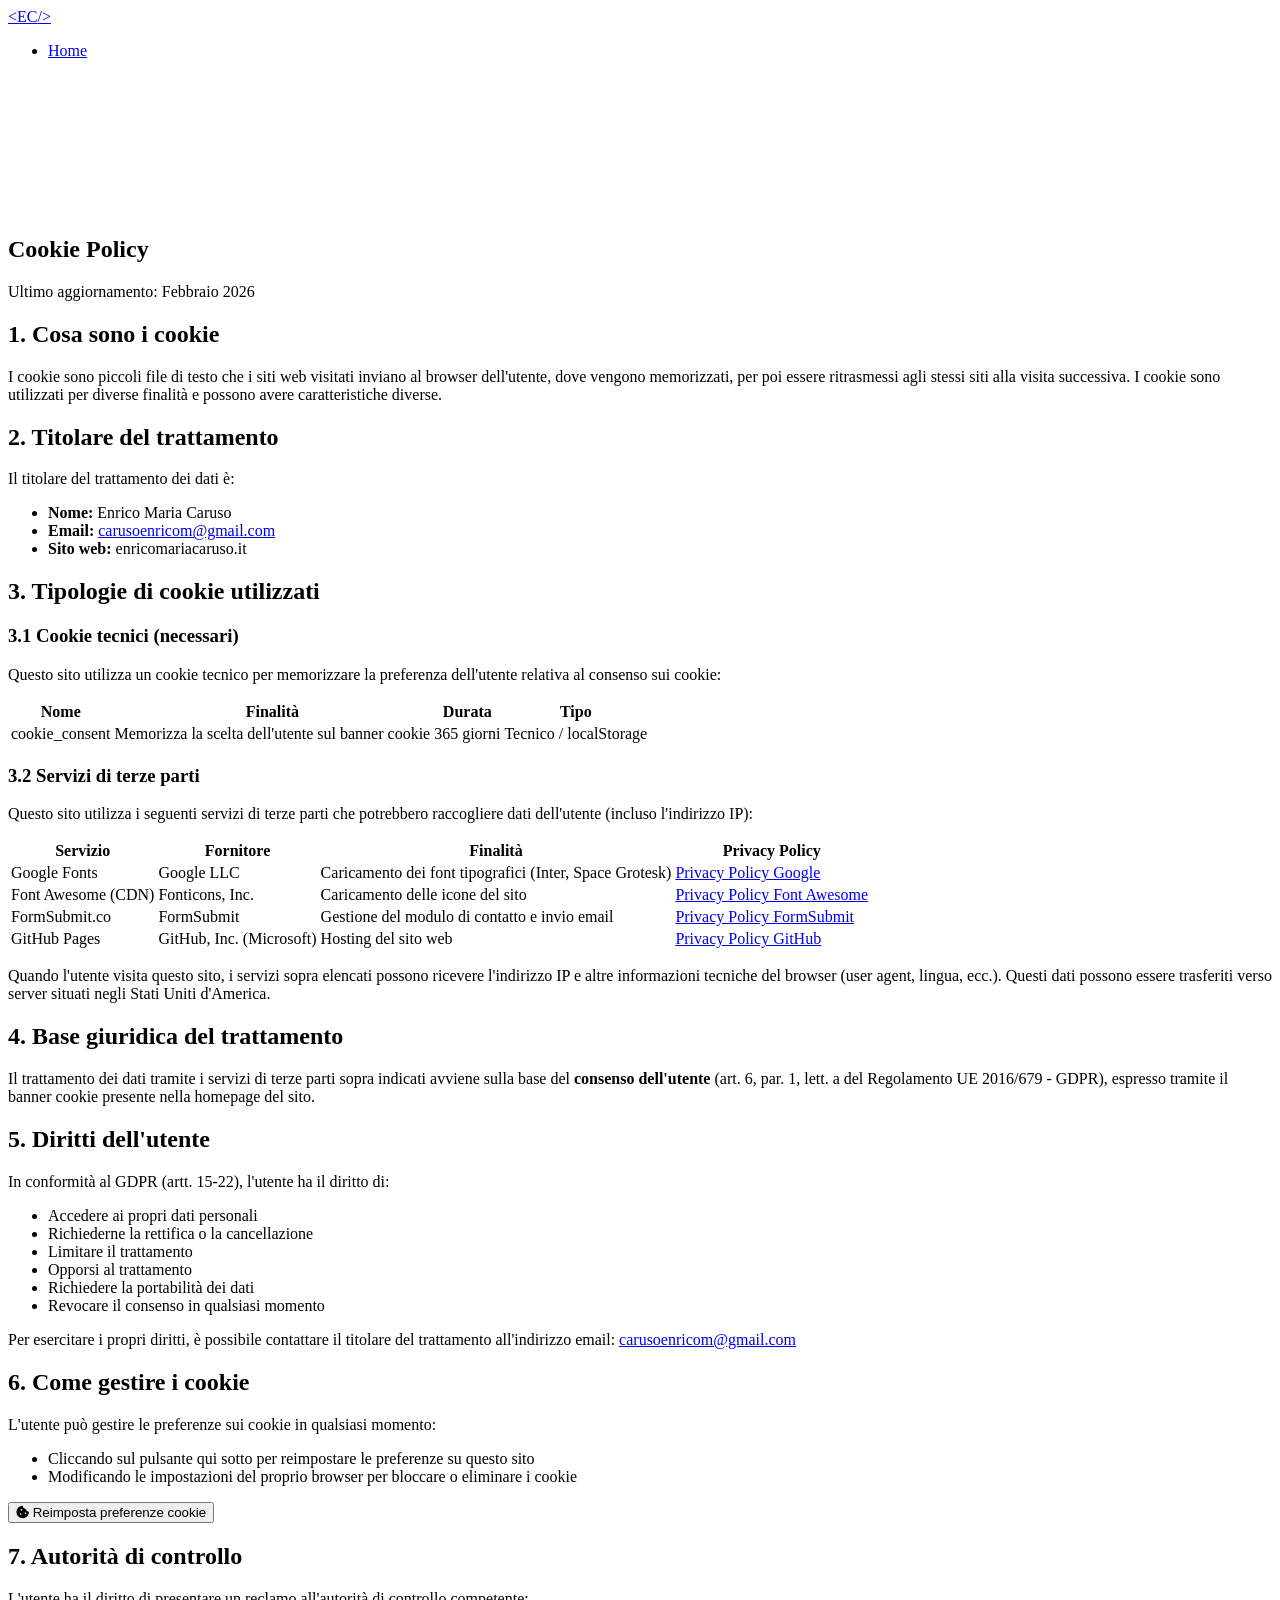
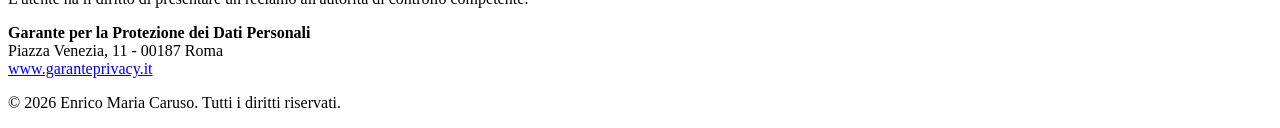
==== cookie-policy.html @ 9bf607a3 "feat: anno copyright e anni esperienza dinamici via JavaScript Sostituito anno copyright hardcoded c" ====
<!DOCTYPE html>
<html lang="it">
<head>
  <meta charset="UTF-8">
  <meta name="viewport" content="width=device-width, initial-scale=1.0">
  <title>Cookie Policy - Enrico Maria Caruso</title>
  <link rel="icon" type="image/svg+xml" href="favicon.svg">
  <link rel="stylesheet" href="style.css">
  <link rel="preconnect" href="https://fonts.googleapis.com">
  <link rel="preconnect" href="https://fonts.gstatic.com" crossorigin>
  <link href="https://fonts.googleapis.com/css2?family=Inter:wght@300;400;500;600&family=Space+Grotesk:wght@500;600;700&display=swap" rel="stylesheet">
  <link rel="stylesheet" href="https://cdnjs.cloudflare.com/ajax/libs/font-awesome/6.5.1/css/all.min.css">
</head>
<body>

  <nav class="navbar scrolled" id="navbar">
    <div class="nav-container">
      <a href="index.html" class="nav-logo">
        <span class="logo-bracket">&lt;</span>EC<span class="logo-bracket">/&gt;</span>
      </a>
      <ul class="nav-links" id="navLinks">
        <li><a href="index.html">Home</a></li>
      </ul>
    </div>
  </nav>

  <section class="section" style="padding-top: 140px;">
    <div class="container">
      <h1 class="section-title">Cookie Policy</h1>
      <p class="section-subtitle">Ultimo aggiornamento: Febbraio 2026</p>

      <div class="policy-content">

        <h2>1. Cosa sono i cookie</h2>
        <p>I cookie sono piccoli file di testo che i siti web visitati inviano al browser dell'utente, dove vengono memorizzati, per poi essere ritrasmessi agli stessi siti alla visita successiva. I cookie sono utilizzati per diverse finalit&agrave; e possono avere caratteristiche diverse.</p>

        <h2>2. Titolare del trattamento</h2>
        <p>Il titolare del trattamento dei dati &egrave;:</p>
        <ul>
          <li><strong>Nome:</strong> Enrico Maria Caruso</li>
          <li><strong>Email:</strong> <a href="mailto:carusoenricom@gmail.com">carusoenricom@gmail.com</a></li>
          <li><strong>Sito web:</strong> enricomariacaruso.it</li>
        </ul>

        <h2>3. Tipologie di cookie utilizzati</h2>

        <h3>3.1 Cookie tecnici (necessari)</h3>
        <p>Questo sito utilizza un cookie tecnico per memorizzare la preferenza dell'utente relativa al consenso sui cookie:</p>
        <table class="policy-table">
          <thead>
            <tr>
              <th>Nome</th>
              <th>Finalit&agrave;</th>
              <th>Durata</th>
              <th>Tipo</th>
            </tr>
          </thead>
          <tbody>
            <tr>
              <td>cookie_consent</td>
              <td>Memorizza la scelta dell'utente sul banner cookie</td>
              <td>365 giorni</td>
              <td>Tecnico / localStorage</td>
            </tr>
          </tbody>
        </table>

        <h3>3.2 Servizi di terze parti</h3>
        <p>Questo sito utilizza i seguenti servizi di terze parti che potrebbero raccogliere dati dell'utente (incluso l'indirizzo IP):</p>

        <table class="policy-table">
          <thead>
            <tr>
              <th>Servizio</th>
              <th>Fornitore</th>
              <th>Finalit&agrave;</th>
              <th>Privacy Policy</th>
            </tr>
          </thead>
          <tbody>
            <tr>
              <td>Google Fonts</td>
              <td>Google LLC</td>
              <td>Caricamento dei font tipografici (Inter, Space Grotesk)</td>
              <td><a href="https://policies.google.com/privacy" target="_blank" rel="noopener">Privacy Policy Google</a></td>
            </tr>
            <tr>
              <td>Font Awesome (CDN)</td>
              <td>Fonticons, Inc.</td>
              <td>Caricamento delle icone del sito</td>
              <td><a href="https://fontawesome.com/privacy" target="_blank" rel="noopener">Privacy Policy Font Awesome</a></td>
            </tr>
            <tr>
              <td>FormSubmit.co</td>
              <td>FormSubmit</td>
              <td>Gestione del modulo di contatto e invio email</td>
              <td><a href="https://formsubmit.co/privacy.pdf" target="_blank" rel="noopener">Privacy Policy FormSubmit</a></td>
            </tr>
            <tr>
              <td>GitHub Pages</td>
              <td>GitHub, Inc. (Microsoft)</td>
              <td>Hosting del sito web</td>
              <td><a href="https://docs.github.com/en/site-policy/privacy-policies/github-general-privacy-statement" target="_blank" rel="noopener">Privacy Policy GitHub</a></td>
            </tr>
          </tbody>
        </table>

        <p>Quando l'utente visita questo sito, i servizi sopra elencati possono ricevere l'indirizzo IP e altre informazioni tecniche del browser (user agent, lingua, ecc.). Questi dati possono essere trasferiti verso server situati negli Stati Uniti d'America.</p>

        <h2>4. Base giuridica del trattamento</h2>
        <p>Il trattamento dei dati tramite i servizi di terze parti sopra indicati avviene sulla base del <strong>consenso dell'utente</strong> (art. 6, par. 1, lett. a del Regolamento UE 2016/679 - GDPR), espresso tramite il banner cookie presente nella homepage del sito.</p>

        <h2>5. Diritti dell'utente</h2>
        <p>In conformit&agrave; al GDPR (artt. 15-22), l'utente ha il diritto di:</p>
        <ul>
          <li>Accedere ai propri dati personali</li>
          <li>Richiederne la rettifica o la cancellazione</li>
          <li>Limitare il trattamento</li>
          <li>Opporsi al trattamento</li>
          <li>Richiedere la portabilit&agrave; dei dati</li>
          <li>Revocare il consenso in qualsiasi momento</li>
        </ul>
        <p>Per esercitare i propri diritti, &egrave; possibile contattare il titolare del trattamento all'indirizzo email: <a href="mailto:carusoenricom@gmail.com">carusoenricom@gmail.com</a></p>

        <h2>6. Come gestire i cookie</h2>
        <p>L'utente pu&ograve; gestire le preferenze sui cookie in qualsiasi momento:</p>
        <ul>
          <li>Cliccando sul pulsante qui sotto per reimpostare le preferenze su questo sito</li>
          <li>Modificando le impostazioni del proprio browser per bloccare o eliminare i cookie</li>
        </ul>
        <p>
          <button class="btn btn-primary" onclick="localStorage.removeItem('cookie_consent'); window.location.href='index.html';">
            <i class="fas fa-cookie-bite"></i> Reimposta preferenze cookie
          </button>
        </p>

        <h2>7. Autorit&agrave; di controllo</h2>
        <p>L'utente ha il diritto di presentare un reclamo all'autorit&agrave; di controllo competente:</p>
        <p><strong>Garante per la Protezione dei Dati Personali</strong><br>
        Piazza Venezia, 11 - 00187 Roma<br>
        <a href="https://www.garanteprivacy.it" target="_blank" rel="noopener">www.garanteprivacy.it</a></p>

      </div>
    </div>
  </section>

  <footer class="footer">
    <div class="container">
      <div class="footer-content">
        <p class="footer-copy">&copy; <script>document.write(new Date().getFullYear())</script> Enrico Maria Caruso. Tutti i diritti riservati.</p>
      </div>
    </div>
  </footer>

</body>
</html>
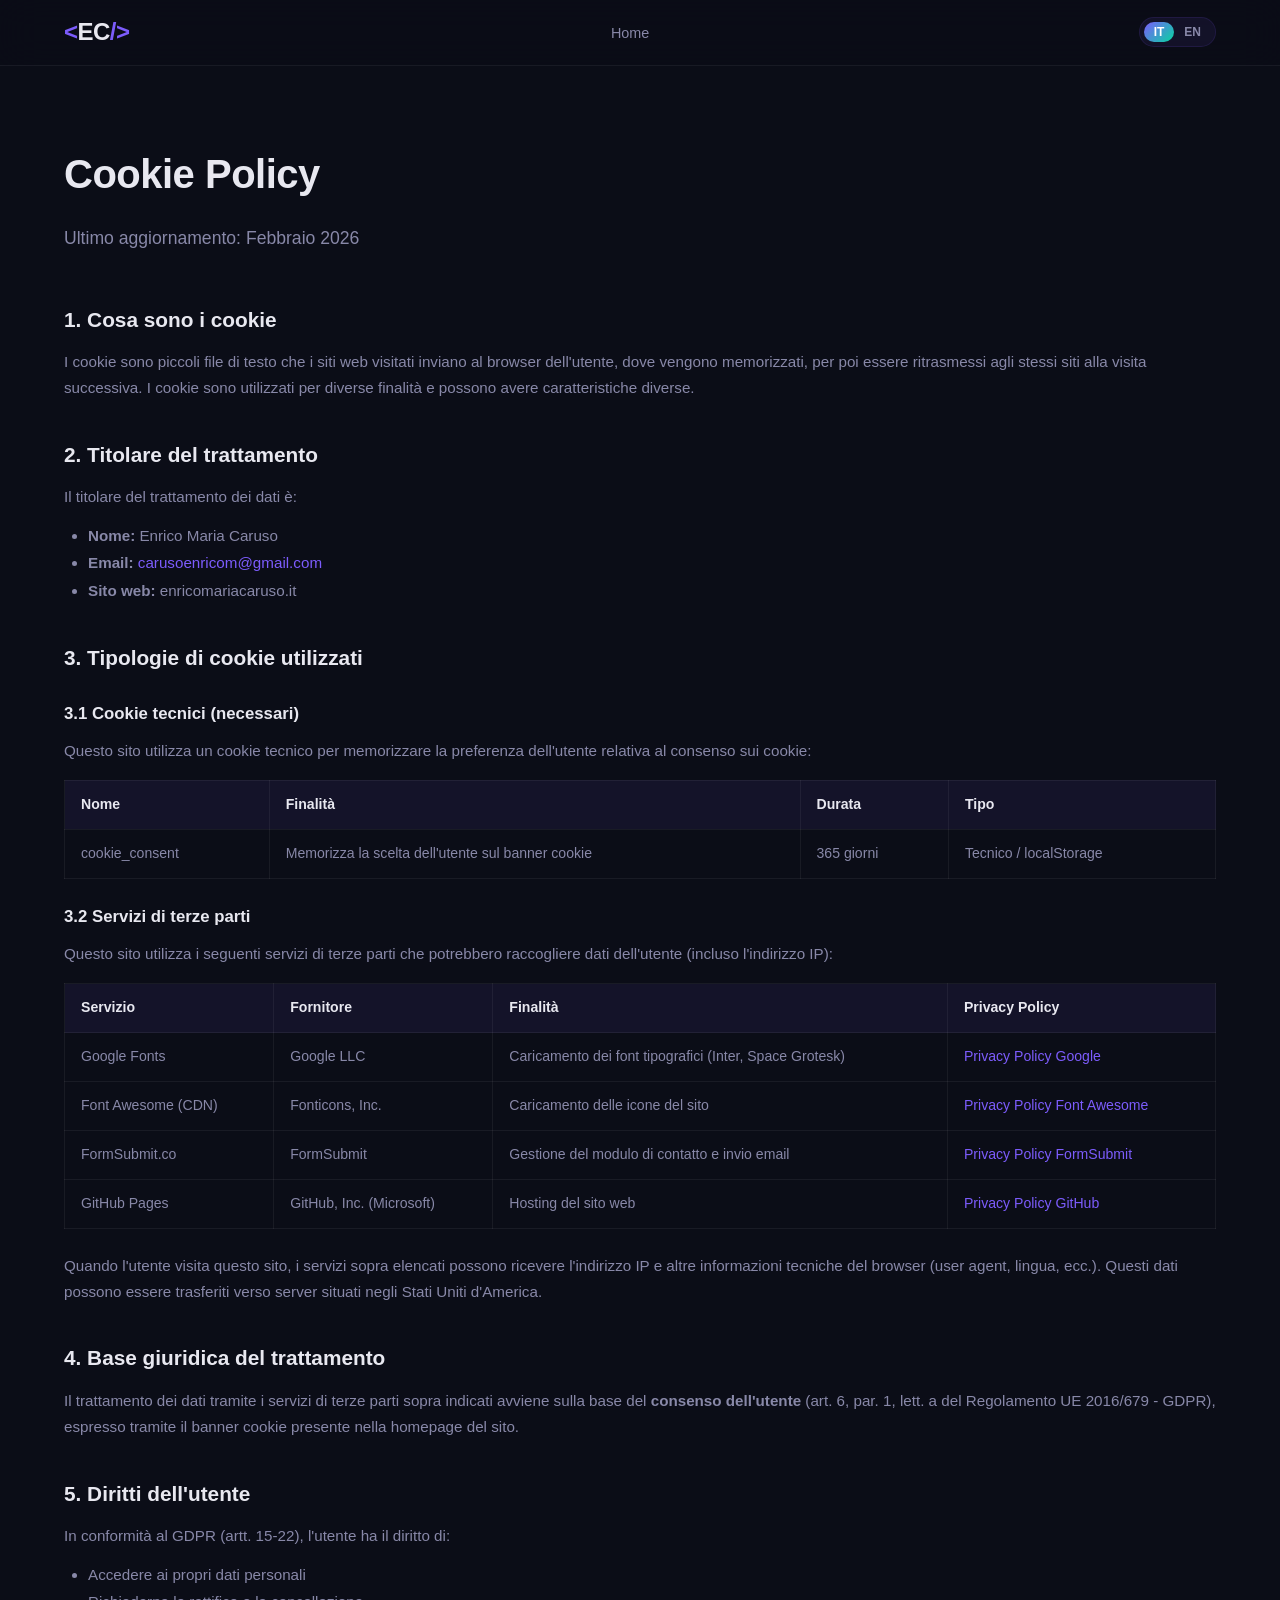
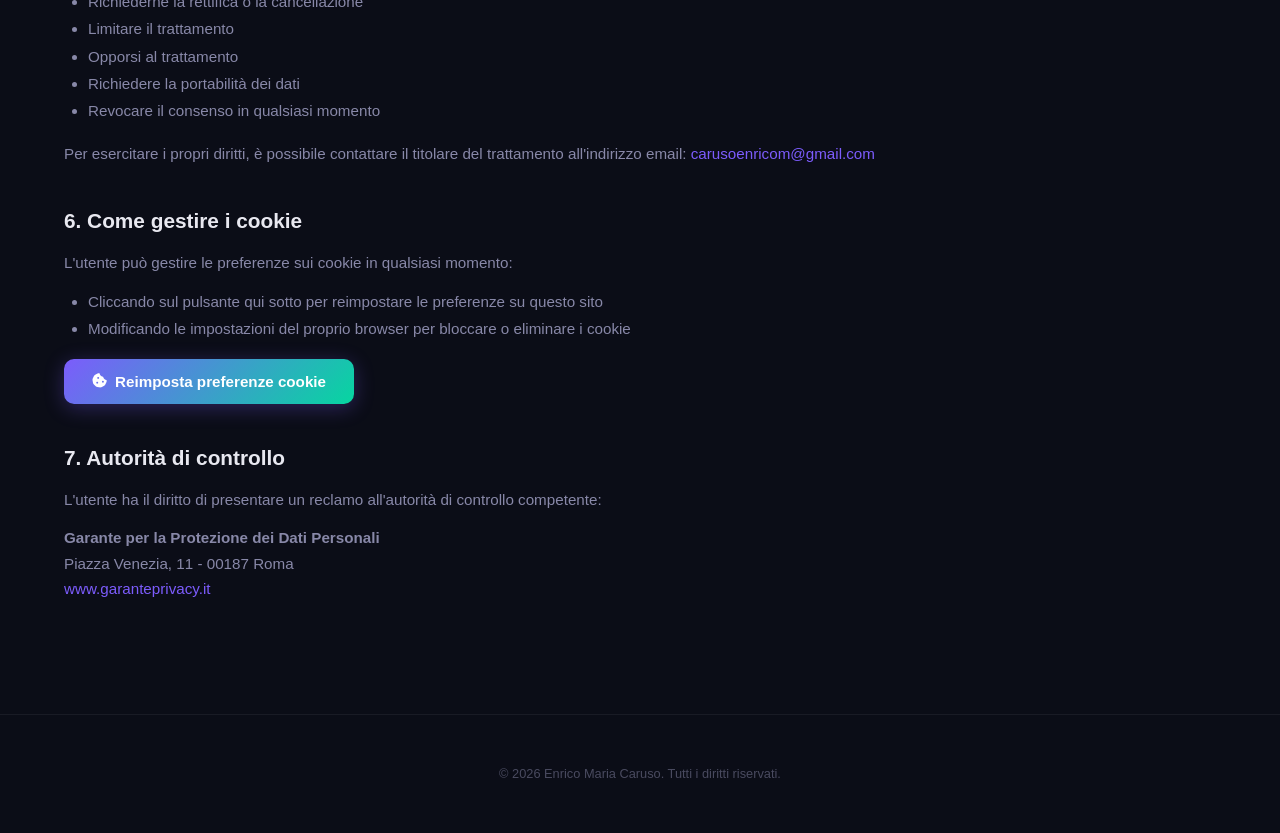
==== commit c1a8978b: "feat: add IT/EN internationalization with client-side language switcher Add bilingual support (Itali" ====
--- a/cookie-policy.html
+++ b/cookie-policy.html
@@ -21,122 +21,126 @@
       <ul class="nav-links" id="navLinks">
         <li><a href="index.html">Home</a></li>
       </ul>
+      <button class="lang-switch" id="langSwitch" aria-label="Cambia lingua" data-i18n-aria="langswitch-aria">
+        <span class="lang-option active" data-lang="it">IT</span>
+        <span class="lang-option" data-lang="en">EN</span>
+      </button>
     </div>
   </nav>
 
   <section class="section" style="padding-top: 140px;">
     <div class="container">
-      <h1 class="section-title">Cookie Policy</h1>
-      <p class="section-subtitle">Ultimo aggiornamento: Febbraio 2026</p>
+      <h1 class="section-title" data-i18n="cookie.page-title">Cookie Policy</h1>
+      <p class="section-subtitle" data-i18n="cookie.last-update">Ultimo aggiornamento: Febbraio 2026</p>
 
       <div class="policy-content">
 
-        <h2>1. Cosa sono i cookie</h2>
-        <p>I cookie sono piccoli file di testo che i siti web visitati inviano al browser dell'utente, dove vengono memorizzati, per poi essere ritrasmessi agli stessi siti alla visita successiva. I cookie sono utilizzati per diverse finalit&agrave; e possono avere caratteristiche diverse.</p>
+        <h2 data-i18n="cookie.h2-1">1. Cosa sono i cookie</h2>
+        <p data-i18n="cookie.p1">I cookie sono piccoli file di testo che i siti web visitati inviano al browser dell'utente, dove vengono memorizzati, per poi essere ritrasmessi agli stessi siti alla visita successiva. I cookie sono utilizzati per diverse finalit&agrave; e possono avere caratteristiche diverse.</p>
 
-        <h2>2. Titolare del trattamento</h2>
-        <p>Il titolare del trattamento dei dati &egrave;:</p>
+        <h2 data-i18n="cookie.h2-2">2. Titolare del trattamento</h2>
+        <p data-i18n="cookie.p2">Il titolare del trattamento dei dati &egrave;:</p>
         <ul>
-          <li><strong>Nome:</strong> Enrico Maria Caruso</li>
-          <li><strong>Email:</strong> <a href="mailto:carusoenricom@gmail.com">carusoenricom@gmail.com</a></li>
-          <li><strong>Sito web:</strong> enricomariacaruso.it</li>
+          <li><strong data-i18n="cookie.p2-name">Nome:</strong> Enrico Maria Caruso</li>
+          <li><strong data-i18n="cookie.p2-email">Email:</strong> <a href="mailto:carusoenricom@gmail.com">carusoenricom@gmail.com</a></li>
+          <li><strong data-i18n="cookie.p2-site">Sito web:</strong> enricomariacaruso.it</li>
         </ul>
 
-        <h2>3. Tipologie di cookie utilizzati</h2>
+        <h2 data-i18n="cookie.h2-3">3. Tipologie di cookie utilizzati</h2>
 
-        <h3>3.1 Cookie tecnici (necessari)</h3>
-        <p>Questo sito utilizza un cookie tecnico per memorizzare la preferenza dell'utente relativa al consenso sui cookie:</p>
+        <h3 data-i18n="cookie.h3-31">3.1 Cookie tecnici (necessari)</h3>
+        <p data-i18n="cookie.p31">Questo sito utilizza un cookie tecnico per memorizzare la preferenza dell'utente relativa al consenso sui cookie:</p>
         <table class="policy-table">
           <thead>
             <tr>
-              <th>Nome</th>
-              <th>Finalit&agrave;</th>
-              <th>Durata</th>
-              <th>Tipo</th>
+              <th data-i18n="cookie.th-name">Nome</th>
+              <th data-i18n="cookie.th-purpose">Finalit&agrave;</th>
+              <th data-i18n="cookie.th-duration">Durata</th>
+              <th data-i18n="cookie.th-type">Tipo</th>
             </tr>
           </thead>
           <tbody>
             <tr>
               <td>cookie_consent</td>
-              <td>Memorizza la scelta dell'utente sul banner cookie</td>
-              <td>365 giorni</td>
-              <td>Tecnico / localStorage</td>
+              <td data-i18n="cookie.td-purpose">Memorizza la scelta dell'utente sul banner cookie</td>
+              <td data-i18n="cookie.td-duration">365 giorni</td>
+              <td data-i18n="cookie.td-type">Tecnico / localStorage</td>
             </tr>
           </tbody>
         </table>
 
-        <h3>3.2 Servizi di terze parti</h3>
-        <p>Questo sito utilizza i seguenti servizi di terze parti che potrebbero raccogliere dati dell'utente (incluso l'indirizzo IP):</p>
+        <h3 data-i18n="cookie.h3-32">3.2 Servizi di terze parti</h3>
+        <p data-i18n="cookie.p32">Questo sito utilizza i seguenti servizi di terze parti che potrebbero raccogliere dati dell'utente (incluso l'indirizzo IP):</p>
 
         <table class="policy-table">
           <thead>
             <tr>
-              <th>Servizio</th>
-              <th>Fornitore</th>
-              <th>Finalit&agrave;</th>
-              <th>Privacy Policy</th>
+              <th data-i18n="cookie.th-service">Servizio</th>
+              <th data-i18n="cookie.th-provider">Fornitore</th>
+              <th data-i18n="cookie.th-purpose">Finalit&agrave;</th>
+              <th data-i18n="cookie.th-privacy">Privacy Policy</th>
             </tr>
           </thead>
           <tbody>
             <tr>
               <td>Google Fonts</td>
               <td>Google LLC</td>
-              <td>Caricamento dei font tipografici (Inter, Space Grotesk)</td>
+              <td data-i18n="cookie.td-gfonts-purpose">Caricamento dei font tipografici (Inter, Space Grotesk)</td>
               <td><a href="https://policies.google.com/privacy" target="_blank" rel="noopener">Privacy Policy Google</a></td>
             </tr>
             <tr>
               <td>Font Awesome (CDN)</td>
               <td>Fonticons, Inc.</td>
-              <td>Caricamento delle icone del sito</td>
+              <td data-i18n="cookie.td-fa-purpose">Caricamento delle icone del sito</td>
               <td><a href="https://fontawesome.com/privacy" target="_blank" rel="noopener">Privacy Policy Font Awesome</a></td>
             </tr>
             <tr>
               <td>FormSubmit.co</td>
               <td>FormSubmit</td>
-              <td>Gestione del modulo di contatto e invio email</td>
+              <td data-i18n="cookie.td-fs-purpose">Gestione del modulo di contatto e invio email</td>
               <td><a href="https://formsubmit.co/privacy.pdf" target="_blank" rel="noopener">Privacy Policy FormSubmit</a></td>
             </tr>
             <tr>
               <td>GitHub Pages</td>
               <td>GitHub, Inc. (Microsoft)</td>
-              <td>Hosting del sito web</td>
+              <td data-i18n="cookie.td-gh-purpose">Hosting del sito web</td>
               <td><a href="https://docs.github.com/en/site-policy/privacy-policies/github-general-privacy-statement" target="_blank" rel="noopener">Privacy Policy GitHub</a></td>
             </tr>
           </tbody>
         </table>
 
-        <p>Quando l'utente visita questo sito, i servizi sopra elencati possono ricevere l'indirizzo IP e altre informazioni tecniche del browser (user agent, lingua, ecc.). Questi dati possono essere trasferiti verso server situati negli Stati Uniti d'America.</p>
+        <p data-i18n="cookie.p32-extra">Quando l'utente visita questo sito, i servizi sopra elencati possono ricevere l'indirizzo IP e altre informazioni tecniche del browser (user agent, lingua, ecc.). Questi dati possono essere trasferiti verso server situati negli Stati Uniti d'America.</p>
 
-        <h2>4. Base giuridica del trattamento</h2>
-        <p>Il trattamento dei dati tramite i servizi di terze parti sopra indicati avviene sulla base del <strong>consenso dell'utente</strong> (art. 6, par. 1, lett. a del Regolamento UE 2016/679 - GDPR), espresso tramite il banner cookie presente nella homepage del sito.</p>
+        <h2 data-i18n="cookie.h2-4">4. Base giuridica del trattamento</h2>
+        <p data-i18n-html="cookie.p4-html">Il trattamento dei dati tramite i servizi di terze parti sopra indicati avviene sulla base del <strong>consenso dell'utente</strong> (art. 6, par. 1, lett. a del Regolamento UE 2016/679 - GDPR), espresso tramite il banner cookie presente nella homepage del sito.</p>
 
-        <h2>5. Diritti dell'utente</h2>
-        <p>In conformit&agrave; al GDPR (artt. 15-22), l'utente ha il diritto di:</p>
+        <h2 data-i18n="cookie.h2-5">5. Diritti dell'utente</h2>
+        <p data-i18n="cookie.p5">In conformit&agrave; al GDPR (artt. 15-22), l'utente ha il diritto di:</p>
         <ul>
-          <li>Accedere ai propri dati personali</li>
-          <li>Richiederne la rettifica o la cancellazione</li>
-          <li>Limitare il trattamento</li>
-          <li>Opporsi al trattamento</li>
-          <li>Richiedere la portabilit&agrave; dei dati</li>
-          <li>Revocare il consenso in qualsiasi momento</li>
+          <li data-i18n="cookie.right1">Accedere ai propri dati personali</li>
+          <li data-i18n="cookie.right2">Richiederne la rettifica o la cancellazione</li>
+          <li data-i18n="cookie.right3">Limitare il trattamento</li>
+          <li data-i18n="cookie.right4">Opporsi al trattamento</li>
+          <li data-i18n="cookie.right5">Richiedere la portabilit&agrave; dei dati</li>
+          <li data-i18n="cookie.right6">Revocare il consenso in qualsiasi momento</li>
         </ul>
-        <p>Per esercitare i propri diritti, &egrave; possibile contattare il titolare del trattamento all'indirizzo email: <a href="mailto:carusoenricom@gmail.com">carusoenricom@gmail.com</a></p>
+        <p data-i18n-html="cookie.p5-contact">Per esercitare i propri diritti, &egrave; possibile contattare il titolare del trattamento all'indirizzo email: <a href="mailto:carusoenricom@gmail.com">carusoenricom@gmail.com</a></p>
 
-        <h2>6. Come gestire i cookie</h2>
-        <p>L'utente pu&ograve; gestire le preferenze sui cookie in qualsiasi momento:</p>
+        <h2 data-i18n="cookie.h2-6">6. Come gestire i cookie</h2>
+        <p data-i18n="cookie.p6">L'utente pu&ograve; gestire le preferenze sui cookie in qualsiasi momento:</p>
         <ul>
-          <li>Cliccando sul pulsante qui sotto per reimpostare le preferenze su questo sito</li>
-          <li>Modificando le impostazioni del proprio browser per bloccare o eliminare i cookie</li>
+          <li data-i18n="cookie.manage1">Cliccando sul pulsante qui sotto per reimpostare le preferenze su questo sito</li>
+          <li data-i18n="cookie.manage2">Modificando le impostazioni del proprio browser per bloccare o eliminare i cookie</li>
         </ul>
         <p>
           <button class="btn btn-primary" onclick="localStorage.removeItem('cookie_consent'); window.location.href='index.html';">
-            <i class="fas fa-cookie-bite"></i> Reimposta preferenze cookie
+            <i class="fas fa-cookie-bite"></i> <span data-i18n="cookie.btn-reset">Reimposta preferenze cookie</span>
           </button>
         </p>
 
-        <h2>7. Autorit&agrave; di controllo</h2>
-        <p>L'utente ha il diritto di presentare un reclamo all'autorit&agrave; di controllo competente:</p>
-        <p><strong>Garante per la Protezione dei Dati Personali</strong><br>
+        <h2 data-i18n="cookie.h2-7">7. Autorit&agrave; di controllo</h2>
+        <p data-i18n="cookie.p7">L'utente ha il diritto di presentare un reclamo all'autorit&agrave; di controllo competente:</p>
+        <p data-i18n-html="cookie.p7-authority-html"><strong>Garante per la Protezione dei Dati Personali</strong><br>
         Piazza Venezia, 11 - 00187 Roma<br>
         <a href="https://www.garanteprivacy.it" target="_blank" rel="noopener">www.garanteprivacy.it</a></p>
 
@@ -147,10 +151,11 @@
   <footer class="footer">
     <div class="container">
       <div class="footer-content">
-        <p class="footer-copy">&copy; <script>document.write(new Date().getFullYear())</script> Enrico Maria Caruso. Tutti i diritti riservati.</p>
+        <p class="footer-copy">&copy; <script>document.write(new Date().getFullYear())</script> Enrico Maria Caruso. <span data-i18n="footer.rights">Tutti i diritti riservati.</span></p>
       </div>
     </div>
   </footer>
 
+  <script src="i18n.js"></script>
 </body>
 </html>
--- a/style.css
+++ b/style.css
@@ -0,0 +1,1568 @@
+/* ===== CSS Variables ===== */
+:root {
+  --bg-primary: #0b0d17;
+  --bg-secondary: #10122a;
+  --bg-card: #161938;
+  --bg-card-hover: #1c2045;
+  --text-primary: #e8e8f0;
+  --text-secondary: #8888a8;
+  --accent-primary: #7c5cfc;
+  --accent-secondary: #06d6a0;
+  --accent-pink: #ff6b9d;
+  --gradient-main: linear-gradient(135deg, #7c5cfc 0%, #06d6a0 100%);
+  --gradient-warm: linear-gradient(135deg, #ff6b9d 0%, #ffa726 100%);
+  --gradient-cool: linear-gradient(135deg, #667eea 0%, #764ba2 100%);
+  --border-color: rgba(124, 92, 252, 0.12);
+  --border-subtle: rgba(255, 255, 255, 0.06);
+  --shadow-card: 0 4px 24px rgba(0, 0, 0, 0.3);
+  --shadow-glow: 0 0 30px rgba(124, 92, 252, 0.15);
+  --radius: 12px;
+  --radius-lg: 20px;
+  --transition: 0.3s cubic-bezier(0.4, 0, 0.2, 1);
+  --font-heading: 'Space Grotesk', sans-serif;
+  --font-body: 'Inter', sans-serif;
+}
+
+/* ===== Reset & Base ===== */
+*, *::before, *::after {
+  margin: 0;
+  padding: 0;
+  box-sizing: border-box;
+}
+
+html {
+  scroll-behavior: smooth;
+  scroll-padding-top: 80px;
+}
+
+body {
+  font-family: var(--font-body);
+  background: var(--bg-primary);
+  color: var(--text-primary);
+  line-height: 1.7;
+  overflow-x: hidden;
+  -webkit-font-smoothing: antialiased;
+}
+
+a {
+  color: var(--accent-primary);
+  text-decoration: none;
+  transition: color var(--transition);
+}
+
+a:hover {
+  color: var(--accent-secondary);
+}
+
+img {
+  max-width: 100%;
+  display: block;
+}
+
+::selection {
+  background: rgba(124, 92, 252, 0.3);
+  color: #fff;
+}
+
+.container {
+  max-width: 1200px;
+  margin: 0 auto;
+  padding: 0 24px;
+}
+
+/* ===== Navigation ===== */
+.navbar {
+  position: fixed;
+  top: 0;
+  left: 0;
+  right: 0;
+  z-index: 1000;
+  padding: 20px 0;
+  transition: all var(--transition);
+}
+
+.navbar.scrolled {
+  background: rgba(11, 13, 23, 0.92);
+  backdrop-filter: blur(20px);
+  -webkit-backdrop-filter: blur(20px);
+  padding: 12px 0;
+  border-bottom: 1px solid var(--border-subtle);
+}
+
+.nav-container {
+  max-width: 1200px;
+  margin: 0 auto;
+  padding: 0 24px;
+  display: flex;
+  align-items: center;
+  justify-content: space-between;
+}
+
+.nav-logo {
+  font-family: var(--font-heading);
+  font-size: 1.5rem;
+  font-weight: 700;
+  color: var(--text-primary);
+  letter-spacing: -0.5px;
+}
+
+.logo-bracket {
+  color: var(--accent-primary);
+}
+
+.nav-links {
+  display: flex;
+  list-style: none;
+  gap: 8px;
+}
+
+.nav-links a {
+  color: var(--text-secondary);
+  font-size: 0.9rem;
+  font-weight: 500;
+  padding: 8px 16px;
+  border-radius: 8px;
+  transition: all var(--transition);
+}
+
+.nav-links a:hover,
+.nav-links a.active {
+  color: var(--text-primary);
+  background: rgba(124, 92, 252, 0.1);
+}
+
+.nav-toggle {
+  display: none;
+  flex-direction: column;
+  gap: 5px;
+  background: none;
+  border: none;
+  cursor: pointer;
+  padding: 4px;
+}
+
+.nav-toggle span {
+  width: 24px;
+  height: 2px;
+  background: var(--text-primary);
+  border-radius: 2px;
+  transition: all var(--transition);
+}
+
+.nav-toggle.active span:nth-child(1) {
+  transform: rotate(45deg) translate(5px, 5px);
+}
+
+.nav-toggle.active span:nth-child(2) {
+  opacity: 0;
+}
+
+.nav-toggle.active span:nth-child(3) {
+  transform: rotate(-45deg) translate(5px, -5px);
+}
+
+/* ===== Hero ===== */
+.hero {
+  min-height: 100vh;
+  display: flex;
+  align-items: center;
+  justify-content: center;
+  position: relative;
+  overflow: hidden;
+  padding: 120px 24px 80px;
+}
+
+.hero-bg {
+  position: absolute;
+  inset: 0;
+  overflow: hidden;
+}
+
+.hero-shape {
+  position: absolute;
+  border-radius: 50%;
+  filter: blur(80px);
+  opacity: 0.4;
+}
+
+.hero-shape-1 {
+  width: 600px;
+  height: 600px;
+  background: rgba(124, 92, 252, 0.3);
+  top: -200px;
+  right: -100px;
+  animation: float1 20s ease-in-out infinite;
+}
+
+.hero-shape-2 {
+  width: 400px;
+  height: 400px;
+  background: rgba(6, 214, 160, 0.2);
+  bottom: -100px;
+  left: -50px;
+  animation: float2 25s ease-in-out infinite;
+}
+
+.hero-shape-3 {
+  width: 300px;
+  height: 300px;
+  background: rgba(255, 107, 157, 0.15);
+  top: 50%;
+  left: 50%;
+  animation: float3 18s ease-in-out infinite;
+}
+
+.hero-grid {
+  position: absolute;
+  inset: 0;
+  background-image:
+    linear-gradient(rgba(124, 92, 252, 0.03) 1px, transparent 1px),
+    linear-gradient(90deg, rgba(124, 92, 252, 0.03) 1px, transparent 1px);
+  background-size: 60px 60px;
+  mask-image: radial-gradient(ellipse at center, black 20%, transparent 70%);
+  -webkit-mask-image: radial-gradient(ellipse at center, black 20%, transparent 70%);
+}
+
+.hero-content {
+  text-align: center;
+  position: relative;
+  z-index: 1;
+  max-width: 800px;
+}
+
+.hero-greeting {
+  font-size: 1.1rem;
+  color: var(--accent-secondary);
+  font-weight: 500;
+  margin-bottom: 8px;
+  letter-spacing: 2px;
+  text-transform: uppercase;
+}
+
+.hero-name {
+  font-family: var(--font-heading);
+  font-size: clamp(2.5rem, 6vw, 4.5rem);
+  font-weight: 700;
+  line-height: 1.1;
+  margin-bottom: 16px;
+  letter-spacing: -1px;
+}
+
+.gradient-text {
+  background: var(--gradient-main);
+  -webkit-background-clip: text;
+  -webkit-text-fill-color: transparent;
+  background-clip: text;
+}
+
+.hero-title {
+  font-size: clamp(1.1rem, 2.5vw, 1.5rem);
+  color: var(--text-secondary);
+  font-weight: 400;
+  margin-bottom: 16px;
+}
+
+.hero-subtitle {
+  font-size: 1rem;
+  color: var(--text-secondary);
+  max-width: 550px;
+  margin: 0 auto 32px;
+  line-height: 1.8;
+}
+
+.hero-buttons {
+  display: flex;
+  gap: 16px;
+  justify-content: center;
+  flex-wrap: wrap;
+  margin-bottom: 40px;
+}
+
+.btn {
+  display: inline-flex;
+  align-items: center;
+  gap: 8px;
+  padding: 14px 28px;
+  border-radius: 10px;
+  font-family: var(--font-body);
+  font-size: 0.95rem;
+  font-weight: 600;
+  cursor: pointer;
+  transition: all var(--transition);
+  border: none;
+}
+
+.btn-primary {
+  background: var(--gradient-main);
+  color: #fff;
+  box-shadow: 0 4px 20px rgba(124, 92, 252, 0.3);
+}
+
+.btn-primary:hover {
+  transform: translateY(-2px);
+  box-shadow: 0 8px 30px rgba(124, 92, 252, 0.4);
+  color: #fff;
+}
+
+.btn-outline {
+  background: transparent;
+  color: var(--text-primary);
+  border: 1.5px solid var(--border-color);
+}
+
+.btn-outline:hover {
+  border-color: var(--accent-primary);
+  background: rgba(124, 92, 252, 0.08);
+  color: var(--text-primary);
+  transform: translateY(-2px);
+}
+
+.hero-tech {
+  display: flex;
+  gap: 12px;
+  justify-content: center;
+  flex-wrap: wrap;
+}
+
+.hero-tech span {
+  padding: 6px 14px;
+  background: rgba(124, 92, 252, 0.08);
+  border: 1px solid var(--border-color);
+  border-radius: 20px;
+  font-size: 0.8rem;
+  color: var(--text-secondary);
+  font-weight: 500;
+}
+
+.scroll-indicator {
+  position: absolute;
+  bottom: 32px;
+  left: 50%;
+  transform: translateX(-50%);
+  z-index: 1;
+}
+
+.scroll-mouse {
+  width: 24px;
+  height: 38px;
+  border: 2px solid var(--text-secondary);
+  border-radius: 12px;
+  display: flex;
+  justify-content: center;
+  padding-top: 6px;
+  opacity: 0.5;
+  transition: opacity var(--transition);
+}
+
+.scroll-mouse:hover {
+  opacity: 1;
+}
+
+.scroll-wheel {
+  width: 3px;
+  height: 8px;
+  background: var(--accent-primary);
+  border-radius: 2px;
+  animation: scrollWheel 2s ease-in-out infinite;
+}
+
+/* ===== Section Base ===== */
+.section {
+  padding: 100px 0;
+}
+
+.section-alt {
+  background: var(--bg-secondary);
+}
+
+.section-title {
+  font-family: var(--font-heading);
+  font-size: clamp(1.8rem, 4vw, 2.5rem);
+  font-weight: 700;
+  margin-bottom: 16px;
+  letter-spacing: -0.5px;
+}
+
+.section-number {
+  color: var(--accent-primary);
+  font-size: 0.9em;
+  font-weight: 600;
+  margin-right: 8px;
+}
+
+.section-subtitle {
+  color: var(--text-secondary);
+  font-size: 1.1rem;
+  margin-bottom: 48px;
+}
+
+.subsection-title {
+  font-family: var(--font-heading);
+  font-size: 1.5rem;
+  font-weight: 600;
+  margin: 64px 0 32px;
+  display: flex;
+  align-items: center;
+  gap: 12px;
+  color: var(--text-primary);
+}
+
+.subsection-title i {
+  color: var(--accent-primary);
+}
+
+/* ===== About Section ===== */
+.about-grid {
+  display: grid;
+  grid-template-columns: 1.2fr 1fr;
+  gap: 48px;
+  align-items: start;
+  margin-top: 48px;
+}
+
+.about-text p {
+  color: var(--text-secondary);
+  margin-bottom: 16px;
+  font-size: 1.02rem;
+}
+
+.about-text strong {
+  color: var(--text-primary);
+  font-weight: 600;
+}
+
+.about-card {
+  background: var(--bg-card);
+  border: 1px solid var(--border-subtle);
+  border-radius: var(--radius-lg);
+  padding: 32px;
+  margin-bottom: 24px;
+}
+
+.about-avatar {
+  width: 80px;
+  height: 80px;
+  border-radius: 50%;
+  background: var(--gradient-main);
+  padding: 3px;
+  margin-bottom: 24px;
+  overflow: hidden;
+}
+
+.about-avatar img {
+  width: 100%;
+  height: 100%;
+  border-radius: 50%;
+  object-fit: cover;
+}
+
+.about-details {
+  display: flex;
+  flex-direction: column;
+  gap: 14px;
+}
+
+.about-detail {
+  display: flex;
+  align-items: center;
+  gap: 12px;
+  color: var(--text-secondary);
+  font-size: 0.92rem;
+}
+
+.about-detail i {
+  color: var(--accent-primary);
+  width: 18px;
+  text-align: center;
+  font-size: 0.9rem;
+}
+
+.about-detail a {
+  color: var(--text-secondary);
+}
+
+.about-detail a:hover {
+  color: var(--accent-primary);
+}
+
+.about-stats {
+  display: grid;
+  grid-template-columns: repeat(3, 1fr);
+  gap: 16px;
+}
+
+.stat-item {
+  background: var(--bg-card);
+  border: 1px solid var(--border-subtle);
+  border-radius: var(--radius);
+  padding: 20px 16px;
+  text-align: center;
+}
+
+.stat-number {
+  font-family: var(--font-heading);
+  font-size: 2rem;
+  font-weight: 700;
+  background: var(--gradient-main);
+  -webkit-background-clip: text;
+  -webkit-text-fill-color: transparent;
+  background-clip: text;
+}
+
+.stat-plus {
+  font-family: var(--font-heading);
+  font-size: 1.5rem;
+  font-weight: 700;
+  background: var(--gradient-main);
+  -webkit-background-clip: text;
+  -webkit-text-fill-color: transparent;
+  background-clip: text;
+}
+
+.stat-label {
+  display: block;
+  font-size: 0.78rem;
+  color: var(--text-secondary);
+  margin-top: 4px;
+  font-weight: 500;
+}
+
+/* ===== Skills Section ===== */
+.skills-grid {
+  display: grid;
+  grid-template-columns: repeat(3, 1fr);
+  gap: 24px;
+  margin-top: 48px;
+}
+
+.skill-card {
+  background: var(--bg-card);
+  border: 1px solid var(--border-subtle);
+  border-radius: var(--radius-lg);
+  padding: 32px;
+  transition: all var(--transition);
+}
+
+.skill-card:hover {
+  border-color: var(--border-color);
+  transform: translateY(-4px);
+  box-shadow: var(--shadow-glow);
+}
+
+.skill-icon {
+  width: 48px;
+  height: 48px;
+  border-radius: 12px;
+  background: rgba(124, 92, 252, 0.1);
+  display: flex;
+  align-items: center;
+  justify-content: center;
+  margin-bottom: 20px;
+  font-size: 1.2rem;
+  color: var(--accent-primary);
+}
+
+.skill-card h3 {
+  font-family: var(--font-heading);
+  font-size: 1.15rem;
+  font-weight: 600;
+  margin-bottom: 16px;
+}
+
+.skill-tags {
+  display: flex;
+  flex-wrap: wrap;
+  gap: 8px;
+}
+
+.skill-tags span {
+  padding: 5px 12px;
+  background: rgba(124, 92, 252, 0.06);
+  border: 1px solid var(--border-subtle);
+  border-radius: 6px;
+  font-size: 0.82rem;
+  color: var(--text-secondary);
+  font-weight: 500;
+  transition: all var(--transition);
+}
+
+.skill-card:hover .skill-tags span {
+  border-color: var(--border-color);
+}
+
+/* ===== Experience Timeline ===== */
+.timeline {
+  position: relative;
+  margin-top: 48px;
+  padding-left: 40px;
+}
+
+.timeline::before {
+  content: '';
+  position: absolute;
+  left: 12px;
+  top: 8px;
+  bottom: 8px;
+  width: 2px;
+  background: linear-gradient(to bottom, var(--accent-primary), var(--accent-secondary), transparent);
+}
+
+.timeline-item {
+  position: relative;
+  margin-bottom: 36px;
+}
+
+.timeline-item:last-child {
+  margin-bottom: 0;
+}
+
+.timeline-marker {
+  position: absolute;
+  left: -34px;
+  top: 8px;
+  width: 14px;
+  height: 14px;
+  border-radius: 50%;
+  background: var(--bg-primary);
+  border: 2px solid var(--accent-primary);
+  z-index: 1;
+}
+
+.timeline-marker.current {
+  background: var(--accent-primary);
+  box-shadow: 0 0 12px rgba(124, 92, 252, 0.5);
+}
+
+.timeline-content {
+  background: var(--bg-card);
+  border: 1px solid var(--border-subtle);
+  border-radius: var(--radius);
+  padding: 24px;
+  transition: all var(--transition);
+}
+
+.timeline-content:hover {
+  border-color: var(--border-color);
+  box-shadow: var(--shadow-glow);
+}
+
+.timeline-badge {
+  display: inline-block;
+  padding: 4px 12px;
+  background: var(--gradient-main);
+  border-radius: 20px;
+  font-size: 0.75rem;
+  font-weight: 600;
+  color: #fff;
+  margin-bottom: 8px;
+  letter-spacing: 0.5px;
+}
+
+.timeline-date {
+  color: var(--accent-primary);
+  font-size: 0.85rem;
+  font-weight: 600;
+  margin-bottom: 8px;
+}
+
+.timeline-content h3 {
+  font-family: var(--font-heading);
+  font-size: 1.1rem;
+  font-weight: 600;
+  margin-bottom: 6px;
+}
+
+.timeline-company {
+  color: var(--text-secondary);
+  font-size: 0.9rem;
+  margin-bottom: 8px;
+}
+
+.timeline-company i {
+  color: var(--accent-primary);
+  margin-right: 6px;
+  font-size: 0.85rem;
+}
+
+.timeline-content > p:last-child {
+  color: var(--text-secondary);
+  font-size: 0.92rem;
+  line-height: 1.6;
+}
+
+/* ===== Education ===== */
+.education-grid {
+  display: grid;
+  grid-template-columns: repeat(3, 1fr);
+  gap: 24px;
+}
+
+.education-card {
+  background: var(--bg-card);
+  border: 1px solid var(--border-subtle);
+  border-radius: var(--radius);
+  padding: 24px;
+  transition: all var(--transition);
+}
+
+.education-card:hover {
+  border-color: var(--border-color);
+  transform: translateY(-3px);
+}
+
+.edu-year {
+  font-family: var(--font-heading);
+  font-size: 2rem;
+  font-weight: 700;
+  background: var(--gradient-main);
+  -webkit-background-clip: text;
+  -webkit-text-fill-color: transparent;
+  background-clip: text;
+  margin-bottom: 12px;
+}
+
+.education-card h4 {
+  font-family: var(--font-heading);
+  font-size: 1rem;
+  font-weight: 600;
+  margin-bottom: 8px;
+  line-height: 1.4;
+}
+
+.edu-institution {
+  color: var(--text-secondary);
+  font-size: 0.88rem;
+  margin-bottom: 4px;
+}
+
+.edu-score {
+  color: var(--accent-secondary);
+  font-size: 0.85rem;
+  font-weight: 600;
+}
+
+/* ===== Portfolio ===== */
+.portfolio-grid {
+  display: grid;
+  grid-template-columns: 1fr;
+  gap: 40px;
+  margin-top: 48px;
+}
+
+.project-card {
+  display: grid;
+  grid-template-columns: 1.1fr 1fr;
+  gap: 32px;
+  background: var(--bg-card);
+  border: 1px solid var(--border-subtle);
+  border-radius: var(--radius-lg);
+  overflow: hidden;
+  transition: all var(--transition);
+}
+
+.project-card:hover {
+  border-color: var(--border-color);
+  box-shadow: var(--shadow-glow);
+  transform: translateY(-4px);
+}
+
+.project-card:nth-child(even) {
+  direction: rtl;
+}
+
+.project-card:nth-child(even) > * {
+  direction: ltr;
+}
+
+/* Browser Mockup */
+.browser-mockup {
+  border-radius: var(--radius-lg) 0 0 var(--radius-lg);
+  overflow: hidden;
+  display: flex;
+  flex-direction: column;
+}
+
+.project-card:nth-child(even) .browser-mockup {
+  border-radius: 0 var(--radius-lg) var(--radius-lg) 0;
+}
+
+.browser-header {
+  background: #1e1e2e;
+  padding: 12px 16px;
+  display: flex;
+  align-items: center;
+  gap: 12px;
+}
+
+.browser-dots {
+  display: flex;
+  gap: 6px;
+}
+
+.dot-red, .dot-yellow, .dot-green {
+  width: 10px;
+  height: 10px;
+  border-radius: 50%;
+}
+
+.dot-red { background: #ff5f57; }
+.dot-yellow { background: #ffbd2e; }
+.dot-green { background: #28ca41; }
+
+.browser-url {
+  flex: 1;
+  background: rgba(255, 255, 255, 0.06);
+  padding: 6px 12px;
+  border-radius: 6px;
+  font-size: 0.75rem;
+  color: var(--text-secondary);
+  display: flex;
+  align-items: center;
+  gap: 6px;
+}
+
+.browser-url i {
+  font-size: 0.65rem;
+  color: var(--accent-secondary);
+}
+
+.browser-content {
+  flex: 1;
+  display: flex;
+  align-items: center;
+  justify-content: center;
+  min-height: 260px;
+  overflow: hidden;
+  background: #0d0d1a;
+}
+
+.browser-screenshot {
+  width: 100%;
+  display: block;
+}
+
+.mockup-inner {
+  text-align: center;
+  padding: 24px;
+}
+
+/* Grandi Firme Mockup */
+.mockup-grandifirme {
+  background: linear-gradient(145deg, #1a1a1a 0%, #2a1810 100%);
+}
+
+.mockup-logo-gf {
+  font-family: var(--font-heading);
+  font-size: 2.5rem;
+  font-weight: 700;
+  color: #d4a84b;
+  margin-bottom: 8px;
+  text-shadow: 0 2px 20px rgba(212, 168, 75, 0.3);
+}
+
+.mockup-title-gf {
+  font-family: 'Georgia', serif;
+  font-size: 1.2rem;
+  color: #d4a84b;
+  margin-bottom: 4px;
+}
+
+.mockup-sub-gf {
+  font-size: 0.78rem;
+  color: rgba(255, 255, 255, 0.5);
+  margin-bottom: 16px;
+}
+
+.mockup-brands {
+  display: flex;
+  gap: 8px;
+  justify-content: center;
+  flex-wrap: wrap;
+}
+
+.mockup-brands span {
+  padding: 3px 10px;
+  border: 1px solid rgba(212, 168, 75, 0.3);
+  border-radius: 4px;
+  font-size: 0.65rem;
+  color: rgba(212, 168, 75, 0.7);
+}
+
+/* Prenoty Mockup */
+.mockup-prenoty {
+  background: linear-gradient(145deg, #0a1628 0%, #1a0a2e 100%);
+}
+
+.mockup-icon-prenoty {
+  font-size: 2.5rem;
+  color: #3b82f6;
+  margin-bottom: 12px;
+}
+
+.mockup-title-prenoty {
+  font-family: var(--font-heading);
+  font-size: 1.8rem;
+  font-weight: 700;
+  color: #fff;
+  margin-bottom: 4px;
+}
+
+.mockup-sub-prenoty {
+  font-size: 0.85rem;
+  color: rgba(255, 255, 255, 0.5);
+  margin-bottom: 16px;
+}
+
+.mockup-features {
+  display: flex;
+  gap: 16px;
+  justify-content: center;
+}
+
+.mockup-features span {
+  display: flex;
+  align-items: center;
+  gap: 6px;
+  font-size: 0.72rem;
+  color: rgba(255, 255, 255, 0.6);
+}
+
+.mockup-features i {
+  color: #3b82f6;
+  font-size: 0.7rem;
+}
+
+/* Project Info */
+.project-info {
+  padding: 32px;
+  display: flex;
+  flex-direction: column;
+  justify-content: center;
+}
+
+.project-info h3 {
+  font-family: var(--font-heading);
+  font-size: 1.4rem;
+  font-weight: 700;
+  margin-bottom: 12px;
+}
+
+.project-info > p {
+  color: var(--text-secondary);
+  font-size: 0.92rem;
+  margin-bottom: 20px;
+  line-height: 1.7;
+}
+
+.project-tech {
+  display: flex;
+  flex-wrap: wrap;
+  gap: 8px;
+  margin-bottom: 20px;
+}
+
+.project-tech span {
+  padding: 4px 12px;
+  background: rgba(124, 92, 252, 0.08);
+  border: 1px solid var(--border-color);
+  border-radius: 6px;
+  font-size: 0.78rem;
+  color: var(--accent-primary);
+  font-weight: 500;
+}
+
+.project-links {
+  display: flex;
+  gap: 16px;
+  flex-wrap: wrap;
+}
+
+.project-link {
+  display: inline-flex;
+  align-items: center;
+  gap: 6px;
+  font-size: 0.88rem;
+  font-weight: 600;
+  color: var(--text-primary);
+  transition: color var(--transition);
+}
+
+.project-link:hover {
+  color: var(--accent-primary);
+}
+
+.project-link i {
+  font-size: 0.85rem;
+}
+
+.private-badge {
+  color: var(--text-secondary);
+  font-weight: 500;
+  cursor: default;
+}
+
+/* ===== Contact Section ===== */
+.contact-grid {
+  display: grid;
+  grid-template-columns: 1fr 1.3fr;
+  gap: 48px;
+  margin-top: 48px;
+}
+
+.contact-info {
+  display: flex;
+  flex-direction: column;
+  gap: 28px;
+}
+
+.contact-item {
+  display: flex;
+  align-items: flex-start;
+  gap: 16px;
+}
+
+.contact-icon {
+  width: 48px;
+  height: 48px;
+  min-width: 48px;
+  border-radius: 12px;
+  background: rgba(124, 92, 252, 0.1);
+  display: flex;
+  align-items: center;
+  justify-content: center;
+  color: var(--accent-primary);
+  font-size: 1.1rem;
+}
+
+.contact-item h4 {
+  font-family: var(--font-heading);
+  font-size: 0.95rem;
+  font-weight: 600;
+  margin-bottom: 2px;
+}
+
+.contact-item a,
+.contact-item span {
+  color: var(--text-secondary);
+  font-size: 0.9rem;
+}
+
+.contact-item a:hover {
+  color: var(--accent-primary);
+}
+
+.contact-form {
+  background: var(--bg-card);
+  border: 1px solid var(--border-subtle);
+  border-radius: var(--radius-lg);
+  padding: 36px;
+}
+
+.form-group {
+  margin-bottom: 20px;
+}
+
+.form-group label {
+  display: block;
+  font-size: 0.88rem;
+  font-weight: 500;
+  margin-bottom: 6px;
+  color: var(--text-primary);
+}
+
+.form-group input,
+.form-group textarea {
+  width: 100%;
+  padding: 12px 16px;
+  background: rgba(255, 255, 255, 0.04);
+  border: 1px solid var(--border-subtle);
+  border-radius: 10px;
+  color: var(--text-primary);
+  font-family: var(--font-body);
+  font-size: 0.92rem;
+  transition: all var(--transition);
+  outline: none;
+}
+
+.form-group input::placeholder,
+.form-group textarea::placeholder {
+  color: rgba(136, 136, 168, 0.5);
+}
+
+.form-group input:focus,
+.form-group textarea:focus {
+  border-color: var(--accent-primary);
+  background: rgba(124, 92, 252, 0.04);
+  box-shadow: 0 0 0 3px rgba(124, 92, 252, 0.1);
+}
+
+.form-group textarea {
+  resize: vertical;
+  min-height: 120px;
+}
+
+.btn-submit {
+  width: 100%;
+  justify-content: center;
+  padding: 16px;
+  font-size: 1rem;
+}
+
+.btn-submit:disabled {
+  opacity: 0.7;
+  cursor: not-allowed;
+}
+
+.form-status {
+  margin-top: 16px;
+  text-align: center;
+  font-size: 0.9rem;
+  font-weight: 500;
+}
+
+.form-status.success {
+  color: var(--accent-secondary);
+}
+
+.form-status.error {
+  color: var(--accent-pink);
+}
+
+/* ===== Footer ===== */
+.footer {
+  padding: 48px 0;
+  border-top: 1px solid var(--border-subtle);
+}
+
+.footer-content {
+  text-align: center;
+}
+
+.footer-logo {
+  font-family: var(--font-heading);
+  font-size: 1.8rem;
+  font-weight: 700;
+  margin-bottom: 12px;
+}
+
+.footer-text {
+  color: var(--text-secondary);
+  font-size: 0.9rem;
+  margin-bottom: 20px;
+}
+
+.heart {
+  color: var(--accent-pink);
+}
+
+.footer-social {
+  display: flex;
+  gap: 16px;
+  justify-content: center;
+  margin-bottom: 20px;
+}
+
+.footer-social a {
+  width: 42px;
+  height: 42px;
+  border-radius: 10px;
+  background: rgba(124, 92, 252, 0.1);
+  border: 1px solid var(--border-subtle);
+  display: flex;
+  align-items: center;
+  justify-content: center;
+  color: var(--text-secondary);
+  font-size: 1.1rem;
+  transition: all var(--transition);
+}
+
+.footer-social a:hover {
+  background: var(--accent-primary);
+  border-color: var(--accent-primary);
+  color: #fff;
+  transform: translateY(-3px);
+}
+
+.footer-copy {
+  color: rgba(136, 136, 168, 0.5);
+  font-size: 0.8rem;
+}
+
+/* ===== Back to Top ===== */
+.back-to-top {
+  position: fixed;
+  bottom: 32px;
+  right: 32px;
+  width: 44px;
+  height: 44px;
+  border-radius: 12px;
+  background: var(--gradient-main);
+  border: none;
+  color: #fff;
+  font-size: 1rem;
+  cursor: pointer;
+  opacity: 0;
+  visibility: hidden;
+  transform: translateY(20px);
+  transition: all var(--transition);
+  z-index: 999;
+  box-shadow: 0 4px 20px rgba(124, 92, 252, 0.3);
+}
+
+.back-to-top.visible {
+  opacity: 1;
+  visibility: visible;
+  transform: translateY(0);
+}
+
+.back-to-top:hover {
+  transform: translateY(-3px);
+  box-shadow: 0 6px 24px rgba(124, 92, 252, 0.4);
+}
+
+/* ===== Animations ===== */
+.fade-in {
+  opacity: 0;
+  transform: translateY(30px);
+  transition: opacity 0.7s ease, transform 0.7s ease;
+}
+
+.fade-in.visible {
+  opacity: 1;
+  transform: translateY(0);
+}
+
+@keyframes float1 {
+  0%, 100% { transform: translate(0, 0) scale(1); }
+  33% { transform: translate(40px, -50px) scale(1.05); }
+  66% { transform: translate(-30px, 30px) scale(0.95); }
+}
+
+@keyframes float2 {
+  0%, 100% { transform: translate(0, 0) scale(1); }
+  33% { transform: translate(-40px, 40px) scale(1.08); }
+  66% { transform: translate(50px, -20px) scale(0.92); }
+}
+
+@keyframes float3 {
+  0%, 100% { transform: translate(-50%, -50%) scale(1); }
+  50% { transform: translate(-50%, -50%) scale(1.15); }
+}
+
+@keyframes scrollWheel {
+  0% { opacity: 1; transform: translateY(0); }
+  100% { opacity: 0; transform: translateY(10px); }
+}
+
+/* ===== Cookie Banner ===== */
+.cookie-banner {
+  position: fixed;
+  bottom: 0;
+  left: 0;
+  right: 0;
+  z-index: 10000;
+  background: rgba(11, 13, 23, 0.97);
+  backdrop-filter: blur(20px);
+  -webkit-backdrop-filter: blur(20px);
+  border-top: 1px solid var(--border-color);
+  padding: 20px 24px;
+  transform: translateY(100%);
+  transition: transform 0.5s cubic-bezier(0.4, 0, 0.2, 1);
+}
+
+.cookie-banner.visible {
+  transform: translateY(0);
+}
+
+.cookie-content {
+  max-width: 1200px;
+  margin: 0 auto;
+  display: flex;
+  align-items: center;
+  gap: 24px;
+}
+
+.cookie-content p {
+  flex: 1;
+  font-size: 0.88rem;
+  color: var(--text-secondary);
+  line-height: 1.6;
+}
+
+.cookie-content a {
+  color: var(--accent-primary);
+  text-decoration: underline;
+}
+
+.cookie-buttons {
+  display: flex;
+  gap: 12px;
+  flex-shrink: 0;
+}
+
+.btn-cookie {
+  padding: 10px 24px;
+  font-size: 0.85rem;
+}
+
+/* ===== Policy Page ===== */
+.policy-content {
+  margin-top: 32px;
+}
+
+.policy-content h2 {
+  font-family: var(--font-heading);
+  font-size: 1.3rem;
+  font-weight: 600;
+  margin: 36px 0 12px;
+  color: var(--text-primary);
+}
+
+.policy-content h3 {
+  font-family: var(--font-heading);
+  font-size: 1.05rem;
+  font-weight: 600;
+  margin: 24px 0 10px;
+  color: var(--text-primary);
+}
+
+.policy-content p {
+  color: var(--text-secondary);
+  font-size: 0.95rem;
+  margin-bottom: 12px;
+  line-height: 1.7;
+}
+
+.policy-content ul {
+  color: var(--text-secondary);
+  font-size: 0.95rem;
+  margin: 0 0 16px 24px;
+  line-height: 1.8;
+}
+
+.policy-table {
+  width: 100%;
+  border-collapse: collapse;
+  margin: 16px 0 24px;
+  font-size: 0.88rem;
+}
+
+.policy-table th,
+.policy-table td {
+  padding: 12px 16px;
+  text-align: left;
+  border: 1px solid var(--border-subtle);
+}
+
+.policy-table th {
+  background: rgba(124, 92, 252, 0.08);
+  color: var(--text-primary);
+  font-weight: 600;
+}
+
+.policy-table td {
+  color: var(--text-secondary);
+}
+
+@media (max-width: 768px) {
+  .cookie-content {
+    flex-direction: column;
+    text-align: center;
+    gap: 16px;
+  }
+
+  .cookie-buttons {
+    width: 100%;
+    justify-content: center;
+  }
+
+  .policy-table {
+    font-size: 0.78rem;
+  }
+
+  .policy-table th,
+  .policy-table td {
+    padding: 8px 10px;
+  }
+}
+
+/* ===== Responsive ===== */
+@media (max-width: 1024px) {
+  .skills-grid {
+    grid-template-columns: repeat(2, 1fr);
+  }
+
+  .project-card {
+    grid-template-columns: 1fr;
+  }
+
+  .project-card:nth-child(even) {
+    direction: ltr;
+  }
+
+  .browser-mockup {
+    border-radius: var(--radius-lg) var(--radius-lg) 0 0;
+  }
+
+  .project-card:nth-child(even) .browser-mockup {
+    border-radius: var(--radius-lg) var(--radius-lg) 0 0;
+  }
+}
+
+@media (max-width: 768px) {
+  .nav-links {
+    position: fixed;
+    top: 0;
+    right: -100%;
+    width: 280px;
+    height: 100vh;
+    background: rgba(11, 13, 23, 0.98);
+    backdrop-filter: blur(20px);
+    -webkit-backdrop-filter: blur(20px);
+    flex-direction: column;
+    padding: 100px 32px 32px;
+    gap: 4px;
+    transition: right var(--transition);
+    border-left: 1px solid var(--border-subtle);
+  }
+
+  .nav-links.open {
+    right: 0;
+  }
+
+  .nav-links a {
+    font-size: 1rem;
+    padding: 12px 16px;
+  }
+
+  .nav-toggle {
+    display: flex;
+    z-index: 1001;
+  }
+
+  .hero {
+    padding: 100px 20px 60px;
+  }
+
+  .about-grid {
+    grid-template-columns: 1fr;
+    gap: 32px;
+  }
+
+  .about-stats {
+    grid-template-columns: repeat(3, 1fr);
+  }
+
+  .skills-grid {
+    grid-template-columns: 1fr;
+  }
+
+  .education-grid {
+    grid-template-columns: 1fr;
+  }
+
+  .timeline {
+    padding-left: 32px;
+  }
+
+  .timeline::before {
+    left: 8px;
+  }
+
+  .timeline-marker {
+    left: -28px;
+    width: 12px;
+    height: 12px;
+  }
+
+  .contact-grid {
+    grid-template-columns: 1fr;
+    gap: 32px;
+  }
+
+  .contact-form {
+    padding: 24px;
+  }
+
+  .section {
+    padding: 72px 0;
+  }
+
+  .back-to-top {
+    bottom: 20px;
+    right: 20px;
+  }
+}
+
+@media (max-width: 480px) {
+  .hero-name {
+    font-size: 2.2rem;
+  }
+
+  .hero-buttons {
+    flex-direction: column;
+    align-items: center;
+  }
+
+  .btn {
+    width: 100%;
+    justify-content: center;
+  }
+
+  .about-stats {
+    grid-template-columns: 1fr;
+  }
+
+  .hero-tech {
+    gap: 8px;
+  }
+
+  .hero-tech span {
+    font-size: 0.72rem;
+    padding: 4px 10px;
+  }
+}
+
+/* ===== Language Switcher ===== */
+.lang-switch {
+  display: flex;
+  align-items: center;
+  background: rgba(124, 92, 252, 0.08);
+  border: 1px solid var(--border-color);
+  border-radius: 20px;
+  padding: 4px;
+  cursor: pointer;
+  gap: 0;
+  margin-left: 8px;
+  flex-shrink: 0;
+}
+
+.lang-option {
+  padding: 4px 10px;
+  border-radius: 16px;
+  font-family: var(--font-body);
+  font-size: 0.75rem;
+  font-weight: 600;
+  color: var(--text-secondary);
+  transition: all var(--transition);
+  line-height: 1;
+}
+
+.lang-option.active {
+  background: var(--gradient-main);
+  color: #fff;
+}
+
+@media (max-width: 768px) {
+  .lang-switch {
+    position: absolute;
+    top: 24px;
+    right: 60px;
+    margin-left: 0;
+  }
+
+  .nav-links.open ~ .lang-switch,
+  .nav-container .lang-switch {
+    z-index: 1002;
+  }
+}
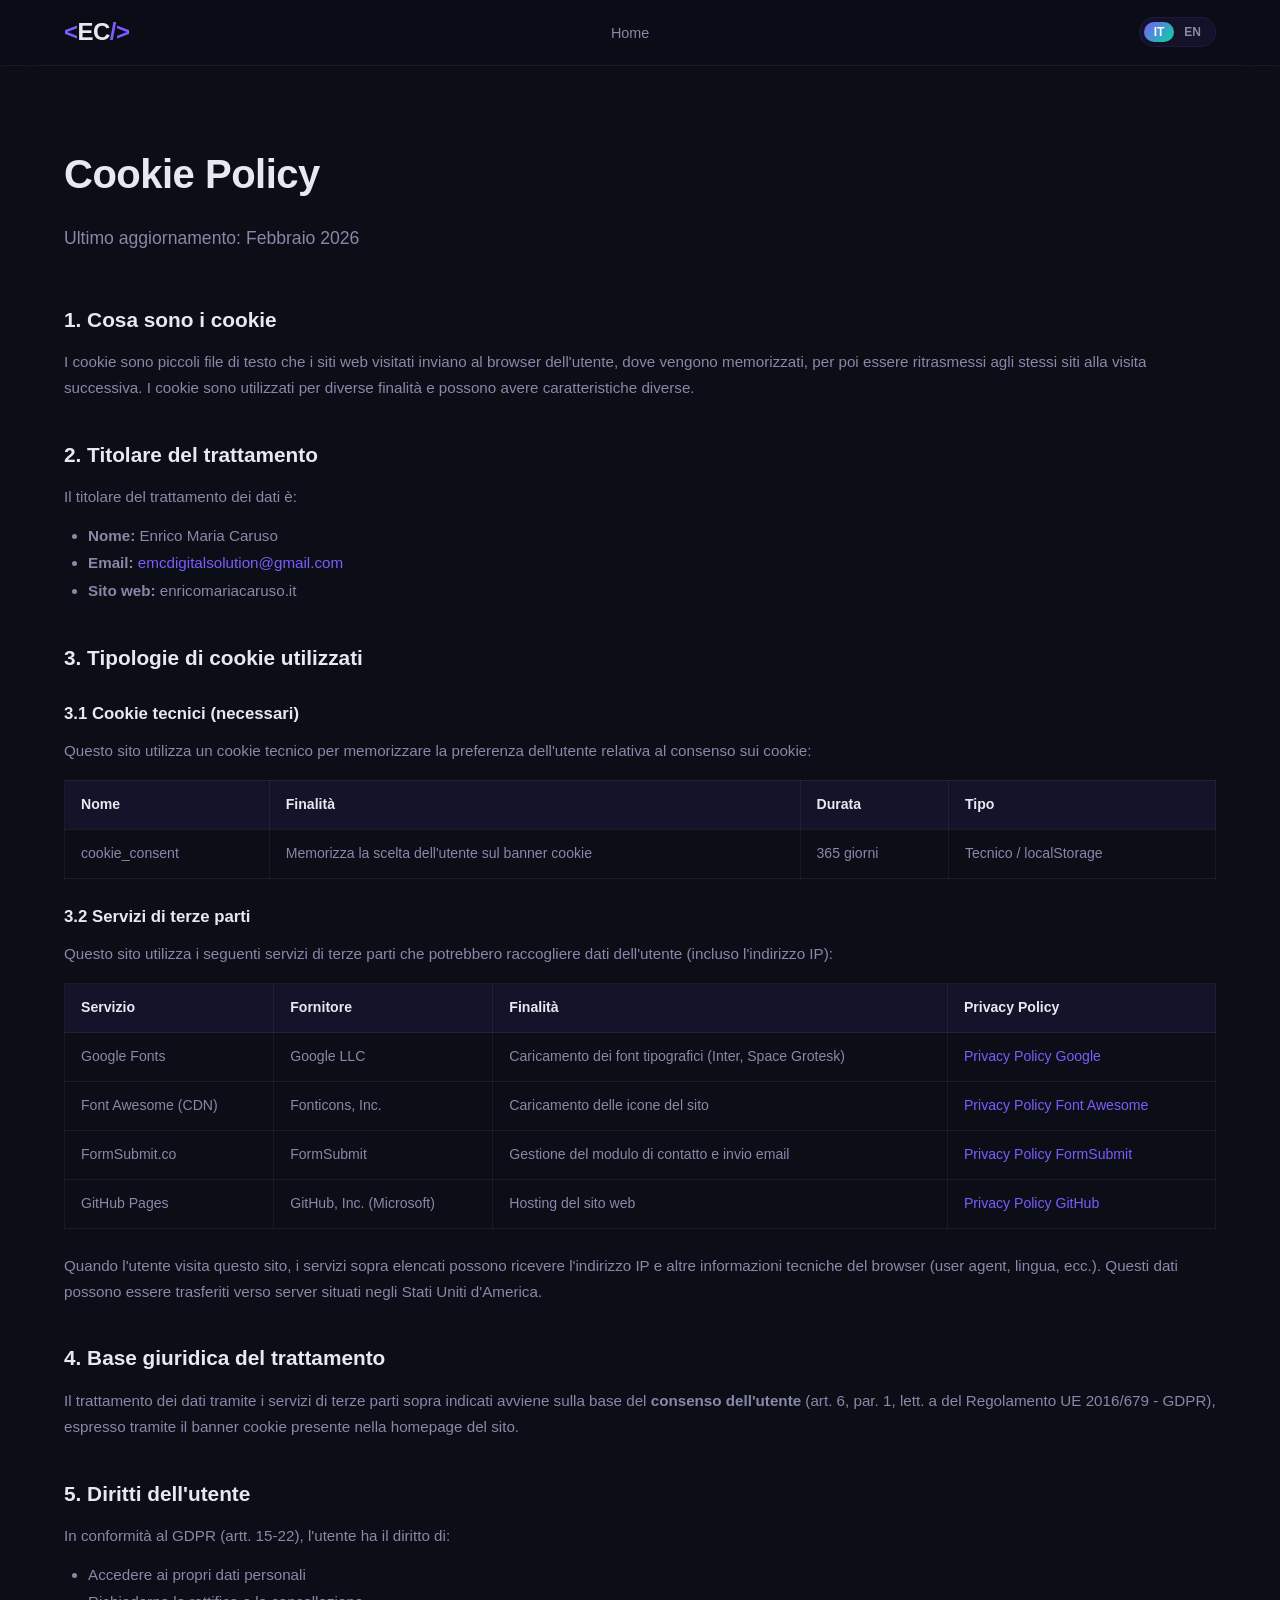
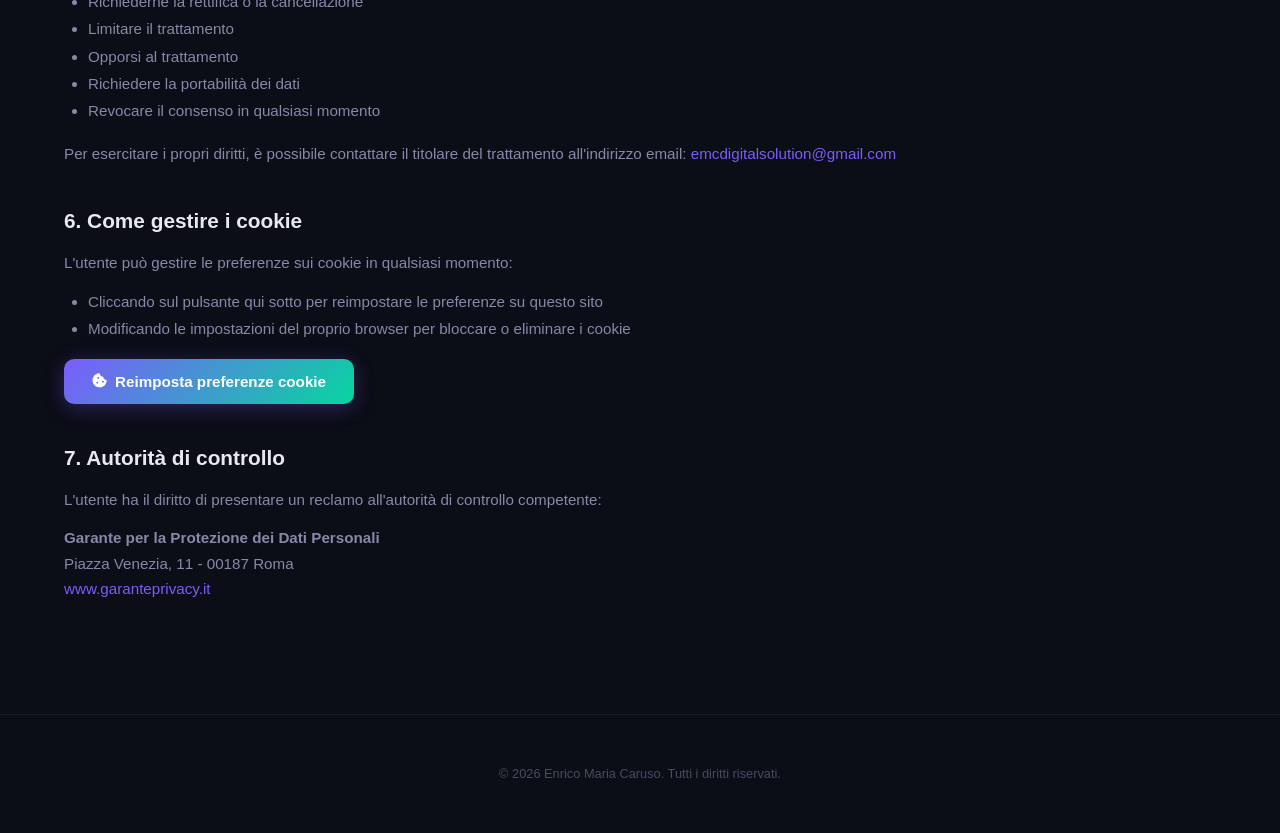
==== commit 14ccdcea: "Email EMC, link a emcdigitalsolutions.it, rimozione blog + cross-linking SEO - Email di contatto → e" ====
--- a/cookie-policy.html
+++ b/cookie-policy.html
@@ -42,7 +42,7 @@
         <p data-i18n="cookie.p2">Il titolare del trattamento dei dati &egrave;:</p>
         <ul>
           <li><strong data-i18n="cookie.p2-name">Nome:</strong> Enrico Maria Caruso</li>
-          <li><strong data-i18n="cookie.p2-email">Email:</strong> <a href="mailto:carusoenricom@gmail.com">carusoenricom@gmail.com</a></li>
+          <li><strong data-i18n="cookie.p2-email">Email:</strong> <a href="mailto:emcdigitalsolution@gmail.com">emcdigitalsolution@gmail.com</a></li>
           <li><strong data-i18n="cookie.p2-site">Sito web:</strong> enricomariacaruso.it</li>
         </ul>
 
@@ -124,7 +124,7 @@
           <li data-i18n="cookie.right5">Richiedere la portabilit&agrave; dei dati</li>
           <li data-i18n="cookie.right6">Revocare il consenso in qualsiasi momento</li>
         </ul>
-        <p data-i18n-html="cookie.p5-contact">Per esercitare i propri diritti, &egrave; possibile contattare il titolare del trattamento all'indirizzo email: <a href="mailto:carusoenricom@gmail.com">carusoenricom@gmail.com</a></p>
+        <p data-i18n-html="cookie.p5-contact">Per esercitare i propri diritti, &egrave; possibile contattare il titolare del trattamento all'indirizzo email: <a href="mailto:emcdigitalsolution@gmail.com">emcdigitalsolution@gmail.com</a></p>
 
         <h2 data-i18n="cookie.h2-6">6. Come gestire i cookie</h2>
         <p data-i18n="cookie.p6">L'utente pu&ograve; gestire le preferenze sui cookie in qualsiasi momento:</p>
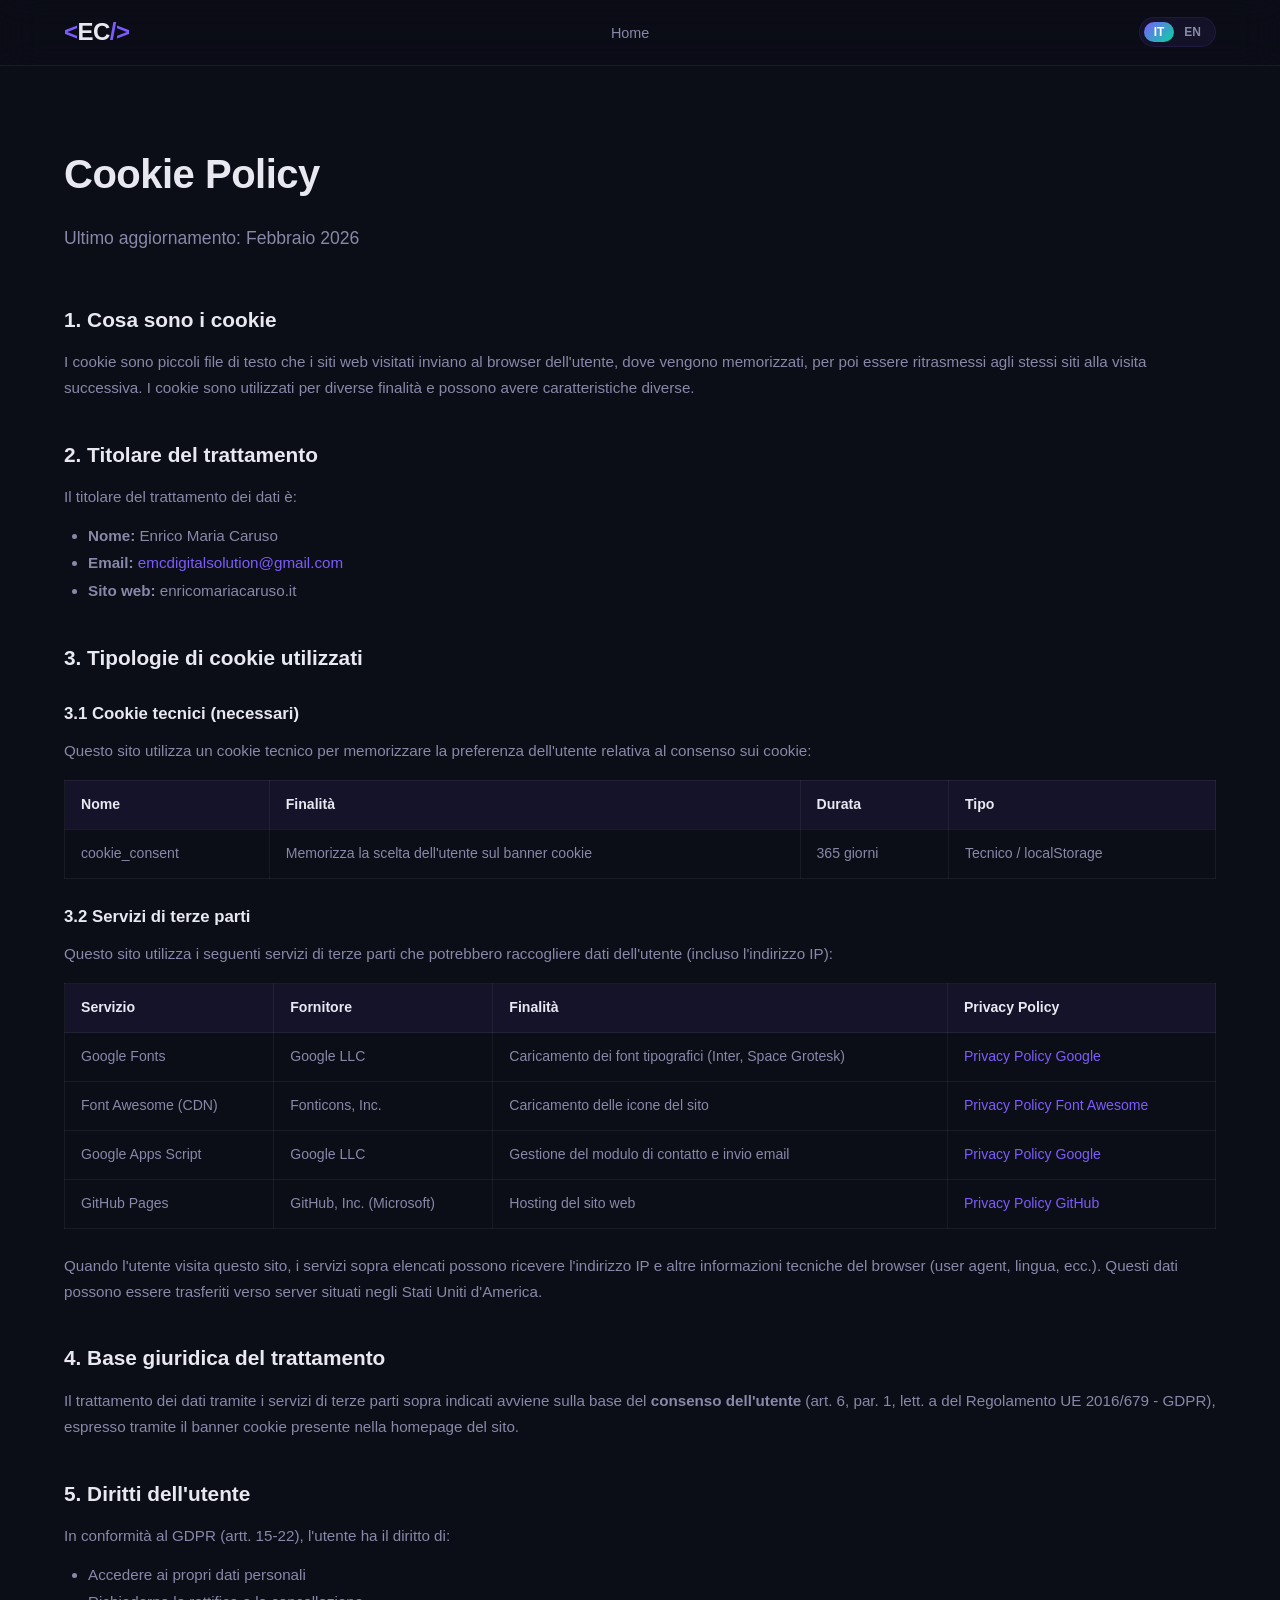
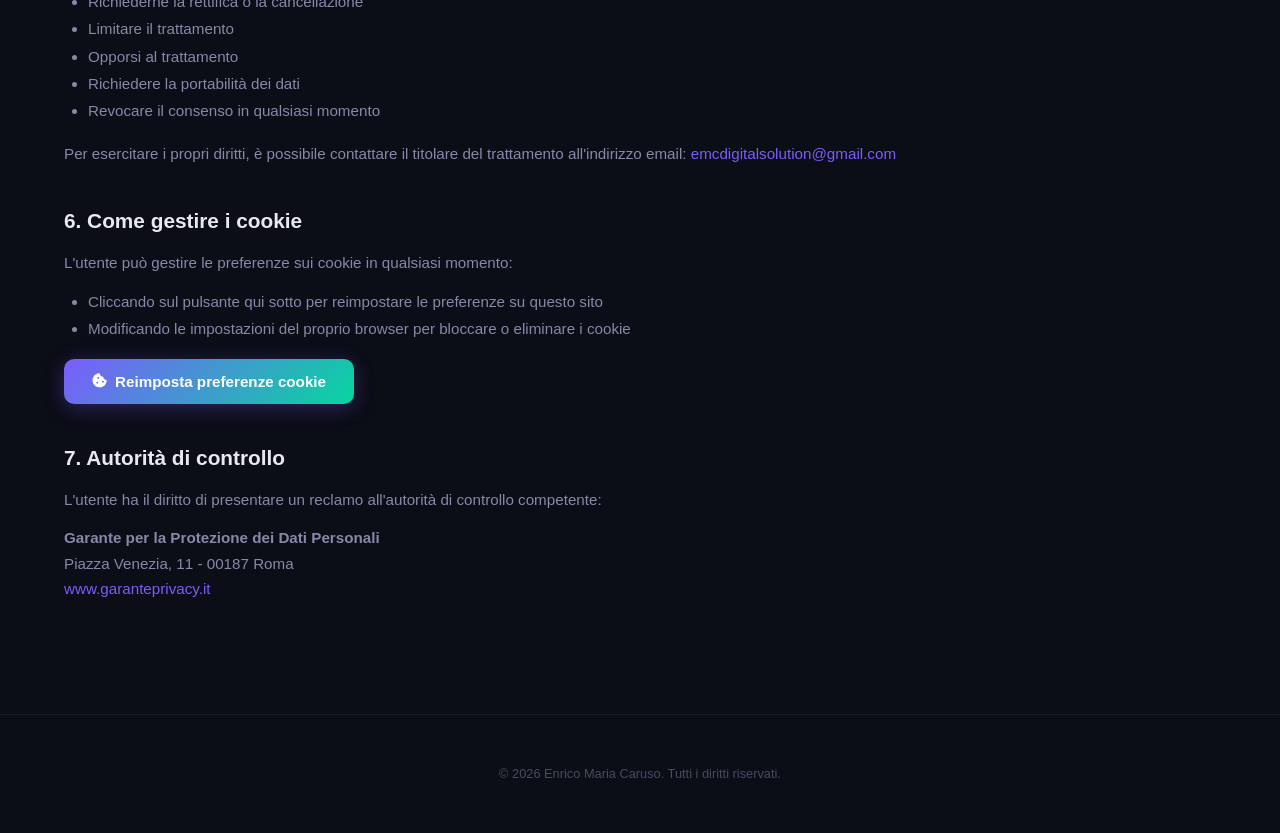
==== commit 7480d380: "Cookie policy: aggiornato provider form da FormSubmit a Google Apps Script Allineata la disclosure t" ====
--- a/cookie-policy.html
+++ b/cookie-policy.html
@@ -95,10 +95,10 @@
               <td><a href="https://fontawesome.com/privacy" target="_blank" rel="noopener">Privacy Policy Font Awesome</a></td>
             </tr>
             <tr>
-              <td>FormSubmit.co</td>
-              <td>FormSubmit</td>
+              <td>Google Apps Script</td>
+              <td>Google LLC</td>
               <td data-i18n="cookie.td-fs-purpose">Gestione del modulo di contatto e invio email</td>
-              <td><a href="https://formsubmit.co/privacy.pdf" target="_blank" rel="noopener">Privacy Policy FormSubmit</a></td>
+              <td><a href="https://policies.google.com/privacy" target="_blank" rel="noopener">Privacy Policy Google</a></td>
             </tr>
             <tr>
               <td>GitHub Pages</td>
